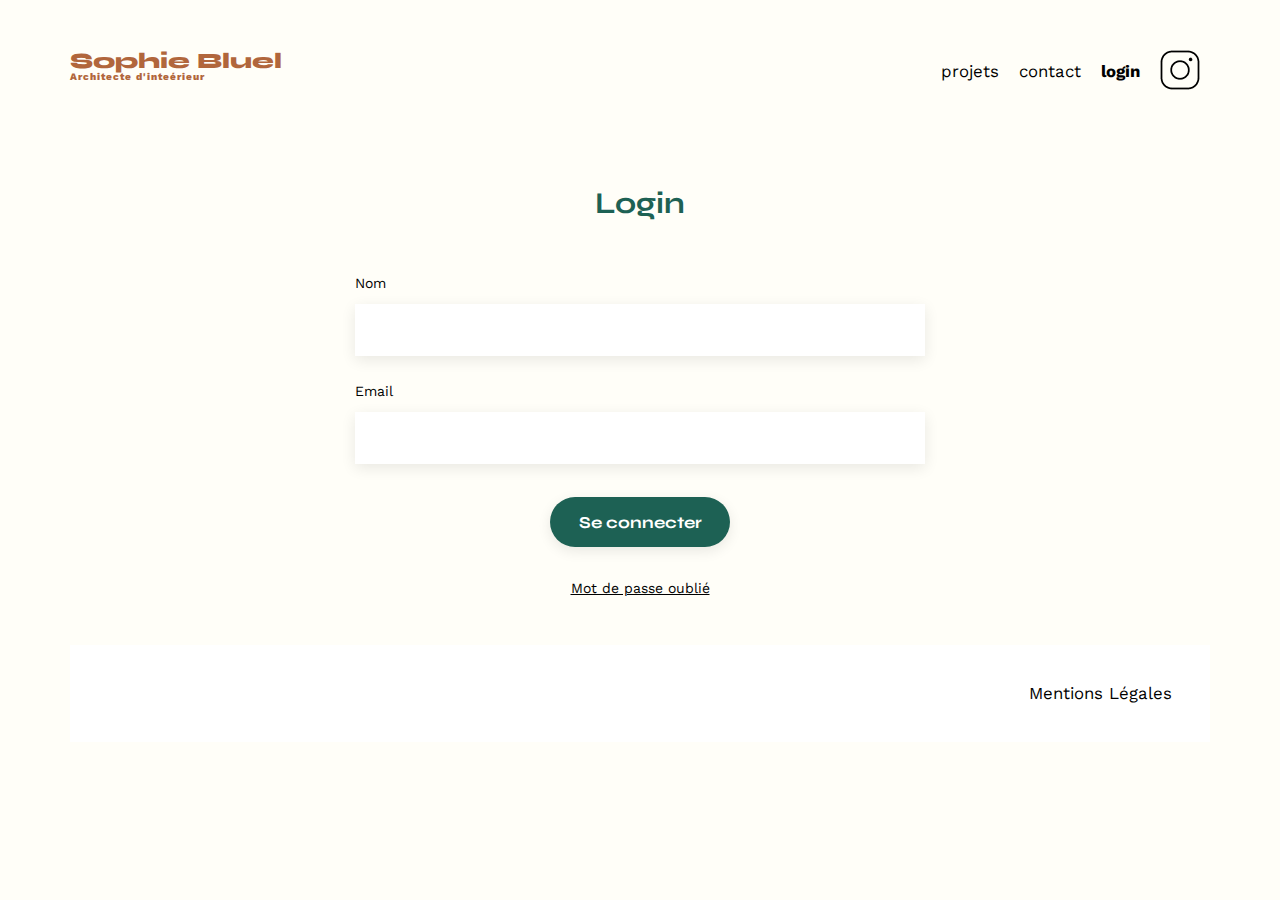
==== FrontEnd/login.html @ 94f0f0f0 "Filter Added" ====
<!DOCTYPE html>
<html lang="fr">
<head>
	<meta charset="UTF-8">
	<title>Sophie Bluel - Architecte d'intérieur</title>
	<meta name="viewport" content="width=device-width, initial-scale=1.0">
	<link rel="preconnect" href="https://fonts.googleapis.com">
	<link rel="preconnect" href="https://fonts.gstatic.com" crossorigin>
	<link href="https://fonts.googleapis.com/css2?family=Syne:wght@700;800&family=Work+Sans&display=swap" rel="stylesheet">
	<meta name="description" content="">
	<link rel="stylesheet" href="./assets/style.css">
</head>
<body>
<header>
	<h1>Sophie Bluel <span>Architecte d'inteérieur</span></h1>
	<nav>
		<ul>
			<li>projets</li>
			<li>contact</li>
			<li class="here">login</li>
			<li><img src="./assets/icons/instagram.png" alt="Instagram"></li>
		</ul>
	</nav>
</header>
<main>
	<section id="contact" class="login">
		<h2>Login</h2>
		<form action="#" method="post">
			<label for="name">Nom</label>
			<input type="text" name="name" id="name">
			<label for="email">Email</label>
			<input type="email" name="email" id="email">
			<input type="submit" value="Se connecter">
		</form>
		<p class="mdpo">Mot de passe oublié</p>
	</section>
</main>

<footer>
	<nav>
		<ul>
			<li>Mentions Légales</li>
		</ul>
	</nav>
</footer>
</body>
</html>
---- FrontEnd/assets/style.css ----
/* http://meyerweb.com/eric/tools/css/reset/
   v2.0 | 20110126
   License: none (public domain)
*/

html, body, div, span, applet, object, iframe,
h1, h2, h3, h4, h5, h6, p, blockquote, pre,
a, abbr, acronym, address, big, cite, code,
del, dfn, em, img, ins, kbd, q, s, samp,
small, strike, strong, sub, sup, tt, var,
b, u, i, center,
dl, dt, dd, ol, ul, li,
fieldset, form, label, legend,
table, caption, tbody, tfoot, thead, tr, th, td,
article, aside, canvas, details, embed,
figure, figcaption, footer, header, hgroup,
menu, nav, output, ruby, section, summary,
time, mark, audio, video {
	margin: 0;
	padding: 0;
	border: 0;
	font-size: 100%;
	font: inherit;
	vertical-align: baseline;
}
/* HTML5 display-role reset for older browsers */
article, aside, details, figcaption, figure,
footer, header, hgroup, menu, nav, section {
	display: block;
}
body {
	line-height: 1;
	background-color: #FFFEF8;
}

ol, ul {
	list-style: none;
}

a {
	text-decoration:none
}

a:visited {
	color: black;
}

a:hover {
	font-style: bold;
}

blockquote, q {
	quotes: none;
}
blockquote:before, blockquote:after,
q:before, q:after {
	content: '';
	content: none;
}
table {
	border-collapse: collapse;
	border-spacing: 0;
}
/** end reset css**/
body{
	max-width: 1140px;
	margin:auto;
	font-family: 'Work Sans' ;
	font-size: 14px;
}

header {
	display: flex;
	justify-content: space-between;
	margin: 50px 0
}

section {
	margin: 50px 0
}
/** PAGE LOGIN **/
.login {
	padding-top: 45px;
	padding-bottom: 50px;
}

.mdpo {
	text-decoration-line: underline;
	text-decoration-style: solid;
	text-decoration-color: black;
}

.here {
	font-weight : bold;
}



h1{
	display: flex;
	flex-direction: column;
	font-family: 'Syne';
	font-size: 22px;
	font-weight: 800;
	color: #B1663C
}

h1 > span {
	font-family: 'Work Sans';
	font-size:10px;
	letter-spacing: 0.1em;
;
}

h2{
	font-family: 'Syne';
	font-weight: 700;
	font-size: 30px;
	color: #1D6154
}
nav ul {
	display: flex;
	align-items: center;
	list-style-type: none;

}
nav li {
	padding: 0 10px;
	font-size: 1.2em;
}

li:hover {
	color: #B1663C;
}
#introduction {
	display: flex;
	align-items: center;
}
#introduction figure {
	flex: 1
}
#introduction img {
	display: block;
	margin: auto;
	width: 80%;
}

#introduction article {
	flex: 1
}
#introduction h2 {
	margin-bottom: 1em;
}

#introduction p {
	margin-bottom: 0.5em;
}
#portfolio h2 {
	text-align: center;
	margin-bottom: 1em;
}
.gallery {
	width: 100%;
	display: grid;
	grid-template-columns: 1fr 1fr 1fr;
	grid-column-gap: 20px;
	grid-row-gap: 20px;
}

.gallery img {
	width: 100%;

}
#contact {
	width: 50%;
margin: auto;
}
#contact > * {
	text-align: center;
}
#contact h2{
	margin-bottom: 20px;
}
#contact form {
	text-align: left;
	margin-top:30px;
	display: flex;
	flex-direction: column;
}

#contact input {
	height: 50px;
	font-size: 1.2em;
	border: none;
	box-shadow: 0px 4px 14px rgba(0, 0, 0, 0.09);
}
#contact label {
	margin: 2em 0 1em 0;
}
#contact textarea {
	border: none;
	box-shadow: 0px 4px 14px rgba(0, 0, 0, 0.09);
}

input[type="submit"]{
	font-family: 'Syne';
	font-weight: 700;
	color: white;
	background-color: #1D6154;
	margin : 2em auto ;
	width: 180px;
	text-align: center;
	border-radius: 60px ;
}



.filters{
	display:flex;
	justify-content: center;
}

input[type="radio"]{
	display: none;
}

input[type="radio"].filter + label{
	display: flex;
	height: 50px;
	font-family: 'Syne';
	font-weight: 700;
	/* color: white;
	background-color: #1D6154; */
	color: #1D6154;
	background-color: #FFFEF8;
	margin : 2em 10px;
	min-width: 100px;
	padding : 0px 10px;
	align-items: center;
	justify-content: center;
	border: 1px solid;
	border-radius: 60px ;
}

input[type="radio"].filter:checked + label{
	color: white;
	background-color: #1D6154;
}

footer {
	background-color: white;
	padding-top: 12px;
	padding-bottom: 12px;
	width: 100%;
}

footer nav ul {
	display: flex;
	justify-content: flex-end;
	margin: 2em;
}
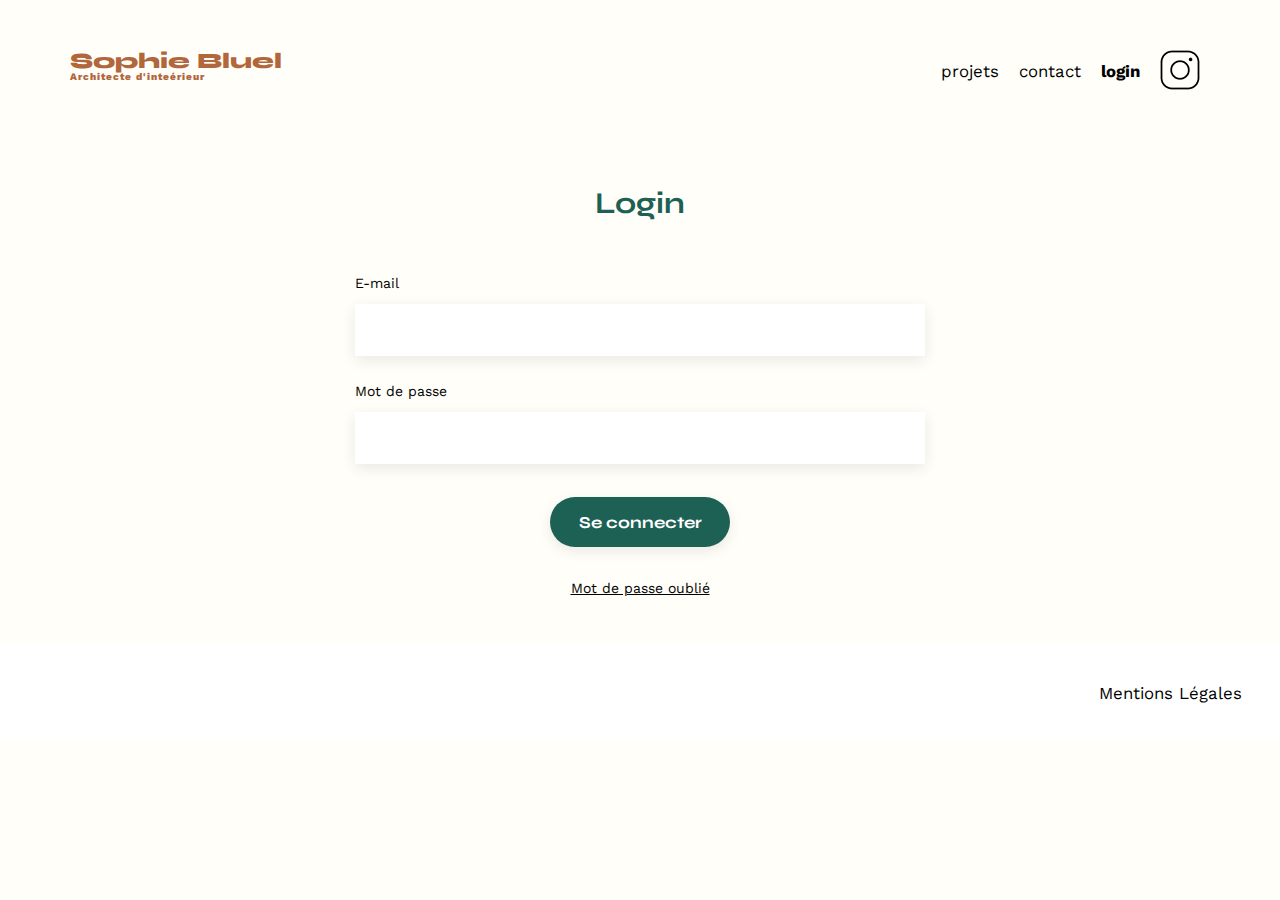
==== commit 9de1f318: "Mode Edit Added" ====
--- a/FrontEnd/login.html
+++ b/FrontEnd/login.html
@@ -9,6 +9,7 @@
 	<link href="https://fonts.googleapis.com/css2?family=Syne:wght@700;800&family=Work+Sans&display=swap" rel="stylesheet">
 	<meta name="description" content="">
 	<link rel="stylesheet" href="./assets/style.css">
+	<script src="assets/log.js" defer></script>
 </head>
 <body>
 <header>
@@ -23,13 +24,13 @@
 	</nav>
 </header>
 <main>
-	<section id="contact" class="login">
+	<section id="login" class="login">
 		<h2>Login</h2>
 		<form action="#" method="post">
-			<label for="name">Nom</label>
-			<input type="text" name="name" id="name">
-			<label for="email">Email</label>
-			<input type="email" name="email" id="email">
+			<label for="email">E-mail</label>
+			<input type="text" name="email" id="email">
+			<label for="password">Mot de passe</label>
+			<input type="password" name="password" id="password">
 			<input type="submit" value="Se connecter">
 		</form>
 		<p class="mdpo">Mot de passe oublié</p>
--- a/FrontEnd/assets/style.css
+++ b/FrontEnd/assets/style.css
@@ -63,36 +63,32 @@
 }
 /** end reset css**/
 body{
-	max-width: 1140px;
+	/* max-width: 1140px; */
+	max-width: 2040px;
+	display: flex;
+	flex-direction: column;
+	align-items: center;
+
 	margin:auto;
 	font-family: 'Work Sans' ;
 	font-size: 14px;
 }
 
 header {
+	width: 1140px;
 	display: flex;
 	justify-content: space-between;
 	margin: 50px 0
 }
 
+main{
+	width: 1140px;
+}
+
 section {
 	margin: 50px 0
 }
-/** PAGE LOGIN **/
-.login {
-	padding-top: 45px;
-	padding-bottom: 50px;
-}
-
-.mdpo {
-	text-decoration-line: underline;
-	text-decoration-style: solid;
-	text-decoration-color: black;
-}
-
-.here {
-	font-weight : bold;
-}
+
 
 
 
@@ -132,6 +128,7 @@
 li:hover {
 	color: #B1663C;
 }
+
 #introduction {
 	display: flex;
 	align-items: center;
@@ -260,3 +257,83 @@
 	margin: 2em;
 }
 
+/** PAGE LOGIN **/
+.login {
+	padding-top: 45px;
+	padding-bottom: 50px;
+}
+
+.mdpo {
+	text-decoration-line: underline;
+	text-decoration-style: solid;
+	text-decoration-color: black;
+}
+
+.here {
+	font-weight : bold;
+}
+
+#login {
+	width: 50%;
+margin: auto;
+}
+#login > * {
+	text-align: center;
+}
+#login h2{
+	margin-bottom: 20px;
+}
+#login form {
+	text-align: left;
+	margin-top:30px;
+	display: flex;
+	flex-direction: column;
+}
+
+#login input {
+	height: 50px;
+	font-size: 1.2em;
+	border: none;
+	box-shadow: 0px 4px 14px rgba(0, 0, 0, 0.09);
+}
+#login label {
+	margin: 2em 0 1em 0;
+}
+#login textarea {
+	border: none;
+	box-shadow: 0px 4px 14px rgba(0, 0, 0, 0.09);
+}
+
+.errorMail{
+	text-align: center;
+	color: red;
+	padding-top: 5px;
+}
+
+
+/************Edit mode**********/
+.zoneEdit{
+	width: 100%;
+}
+
+.editMode{
+	/* background-size: cover; */
+	width: 100%;
+	height: 59px;
+	display:flex;
+	background-color: black;
+	text-align: center;
+	justify-content: center;
+	/* padding: 5px 0px; */
+}
+
+#buttonEdition{
+	text-align: center;
+	color: white;
+	background-color: black;
+	border:none
+}
+
+.Hide{
+	display:none;
+}